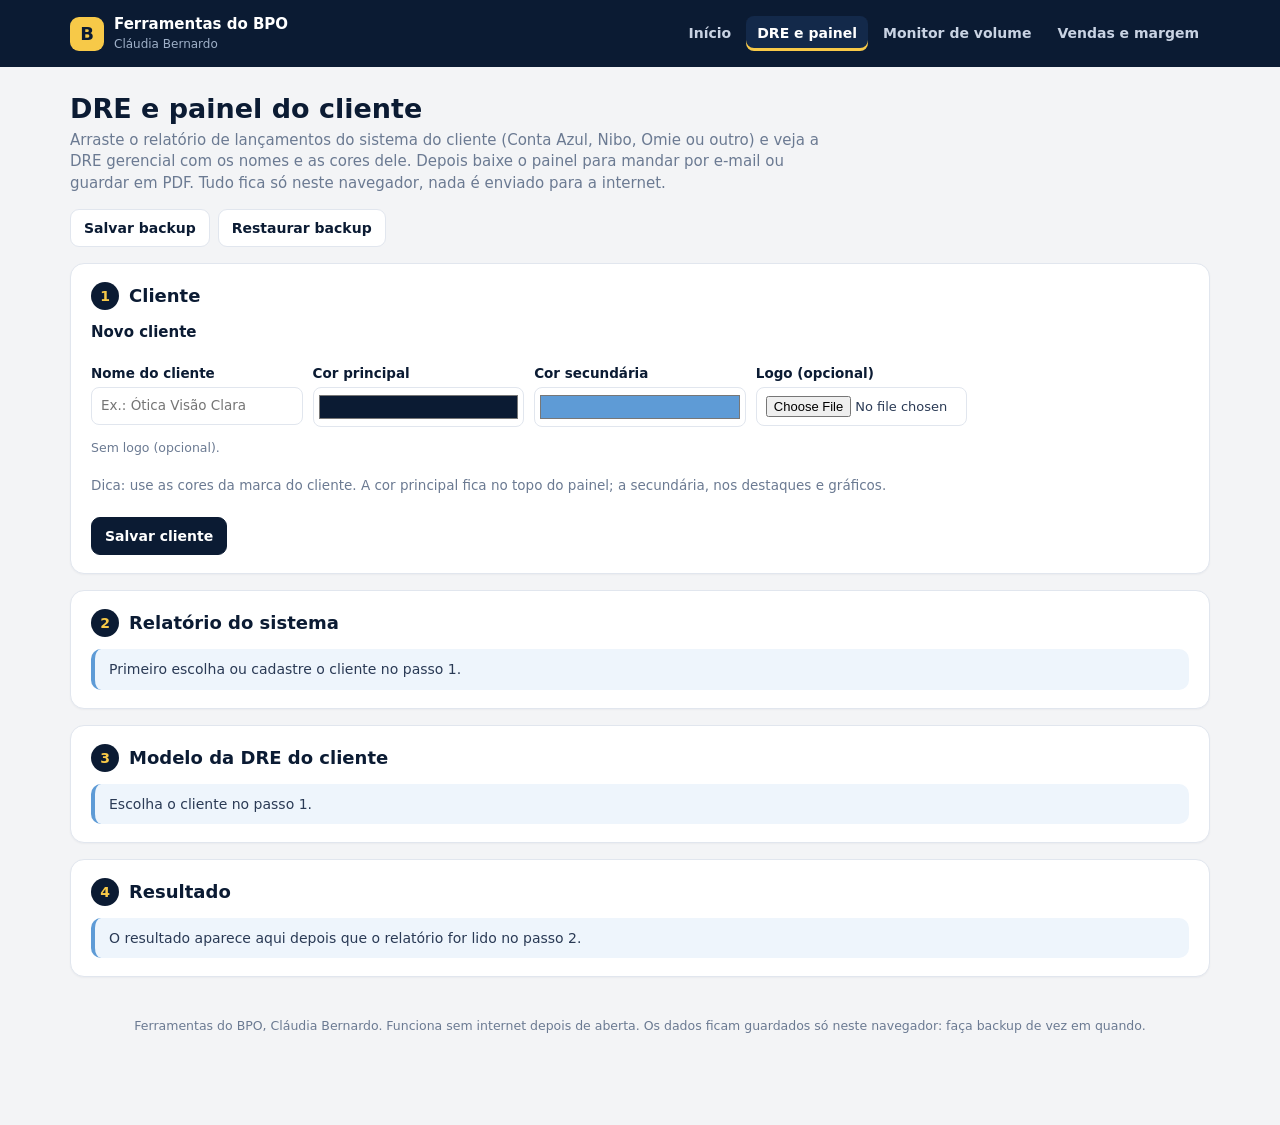
==== dre.html @ 9c0cf35b "Ferramentas do BPO: DRE e painel do cliente, monitor de volume, vendas e margem Co-Authored-By: Clau" ====
<!doctype html>
<html lang="pt-BR">
<head>
<meta charset="utf-8">
<meta name="viewport" content="width=device-width, initial-scale=1">
<title>DRE e painel do cliente | Ferramentas do BPO</title>
<meta name="description" content="Monte a DRE gerencial a partir do relatório do sistema do cliente, com os nomes e as cores dele, e gere um painel para mandar por e-mail.">
<link rel="stylesheet" href="estilo.css">
<link rel="stylesheet" href="dre.css">
</head>
<body>
<header class="barra"><div class="barra-dentro">
  <a class="marca" href="index.html"><span class="logo">B</span><span><b>Ferramentas do BPO</b><small>Cláudia Bernardo</small></span></a>
  <nav class="abas-ferramentas" aria-label="Ferramentas">
    <a href="index.html">Início</a>
    <a href="dre.html" class="ativo">DRE e painel</a>
    <a href="volume.html">Monitor de volume</a>
    <a href="margem.html">Vendas e margem</a>
  </nav>
</div></header>

<main class="pagina">
  <h1>DRE e painel do cliente</h1>
  <p class="sub">Arraste o relatório de lançamentos do sistema do cliente (Conta Azul, Nibo, Omie ou outro) e veja a DRE gerencial com os nomes e as cores dele. Depois baixe o painel para mandar por e-mail ou guardar em PDF. Tudo fica só neste navegador, nada é enviado para a internet.</p>

  <div id="avisos-topo"></div>

  <div class="botoes dre-topo nao-imprimir">
    <button type="button" class="btn" id="btn-backup">Salvar backup</button>
    <button type="button" class="btn" id="btn-restaurar">Restaurar backup</button>
  </div>

  <section class="passo" id="passo-1">
    <div class="passo-titulo"><span class="passo-num">1</span><h2>Cliente</h2></div>
    <div id="area-cliente"></div>
  </section>

  <section class="passo" id="passo-2">
    <div class="passo-titulo"><span class="passo-num">2</span><h2>Relatório do sistema</h2></div>
    <div id="area-arquivo"></div>
  </section>

  <section class="passo" id="passo-3">
    <div class="passo-titulo"><span class="passo-num">3</span><h2>Modelo da DRE do cliente</h2></div>
    <div id="area-modelo"></div>
    <div id="area-ligacoes"></div>
  </section>

  <section class="passo" id="passo-4">
    <div class="passo-titulo"><span class="passo-num">4</span><h2>Resultado</h2></div>
    <div id="area-resultado"></div>
  </section>

  <p class="rodape">Ferramentas do BPO, Cláudia Bernardo. Funciona sem internet depois de aberta. Os dados ficam guardados só neste navegador: faça backup de vez em quando.</p>
</main>

<div id="painel-impressao" aria-hidden="true"></div>

<script src="vendor/xlsx.full.min.js"></script>
<script src="comum.js"></script>
<script src="ui.js"></script>
<script src="dre-logica.js"></script>
<script src="dre-app.js"></script>
</body>
</html>
---- estilo.css ----
:root{
  --marinho:#0B1B33; --marinho2:#13294A; --azul:#5E9BD6; --azul-escuro:#1F5C99; --amarelo:#F7C948;
  --fundo:#F3F4F6; --branco:#FFFFFF; --papel:#FBFBF8; --texto:#2A3A55; --medio:#6B7A92; --linha:#E1E6EE;
  --vermelho:#C2410C; --vermelho-fundo:#FDECE4; --verde:#1F8A4C; --verde-fundo:#E5F4EA; --amarelo-fundo:#FFF6DA;
  /* cores do cliente (o painel troca) */
  --cor1:#0B1B33; --cor2:#5E9BD6;
}
*{box-sizing:border-box;margin:0;padding:0}
body{font-family:Inter,"Segoe UI",system-ui,-apple-system,Arial,sans-serif;background:var(--fundo);color:var(--texto);font-size:15px;line-height:1.45;-webkit-font-smoothing:antialiased}
button,input,select,textarea{font:inherit;color:inherit}
button{cursor:pointer}
[hidden]{display:none!important}
a{color:var(--azul-escuro)}

/* topo */
.barra{background:var(--marinho);color:#fff}
.barra-dentro{max-width:1180px;margin:0 auto;padding:14px 20px;display:flex;align-items:center;gap:14px;flex-wrap:wrap}
.marca{display:flex;align-items:center;gap:10px;color:#fff;text-decoration:none}
.marca .logo{width:34px;height:34px;border-radius:9px;background:var(--amarelo);color:var(--marinho);display:grid;place-items:center;font-weight:900;font-size:18px}
.marca b{display:block;font-size:15px}.marca small{display:block;color:#9FB0C8;font-size:12px}
.abas-ferramentas{display:flex;gap:4px;margin-left:auto;flex-wrap:wrap}
.abas-ferramentas a{color:#C9D3E3;text-decoration:none;padding:7px 11px;border-radius:8px;font-size:14px;font-weight:600}
.abas-ferramentas a:hover{background:var(--marinho2);color:#fff}
.abas-ferramentas a.ativo{background:var(--marinho2);color:#fff;box-shadow:inset 0 -3px 0 var(--amarelo)}

.pagina{max-width:1180px;margin:0 auto;padding:26px 20px 90px}
h1{font-size:27px;color:var(--marinho);line-height:1.2}
.sub{color:var(--medio);margin-top:4px;max-width:760px}
h2{font-size:18px;color:var(--marinho);margin-bottom:10px}
h3{font-size:15px;color:var(--marinho);margin-bottom:8px}

/* passos */
.passo{background:var(--branco);border:1px solid var(--linha);border-radius:14px;padding:18px 20px;margin-top:16px;box-shadow:0 1px 2px rgba(11,27,51,.04)}
.passo-titulo{display:flex;align-items:center;gap:10px;margin-bottom:12px}
.passo-num{width:28px;height:28px;border-radius:50%;background:var(--marinho);color:var(--amarelo);display:grid;place-items:center;font-weight:800;font-size:14px;flex:none}
.passo-titulo h2{margin:0}
.passo.feito .passo-num{background:var(--verde);color:#fff}

/* área de arquivo */
.area-arquivo{display:flex;flex-direction:column;align-items:center;gap:4px;border:2px dashed #B9C7DA;border-radius:12px;padding:26px 16px;text-align:center;cursor:pointer;background:var(--papel);transition:.15s}
.area-arquivo:hover,.area-arquivo:focus,.area-arquivo.arrastando{border-color:var(--azul);background:#EEF5FC;outline:none}
.area-icone{font-size:24px;color:var(--azul)}
.area-dica{color:var(--medio);font-size:13.5px}
.arquivo-lido{display:flex;align-items:center;gap:10px;flex-wrap:wrap;background:var(--verde-fundo);border-radius:10px;padding:10px 14px;font-size:14px}
.arquivo-lido b{color:var(--verde)}

/* colunas */
.mapa-colunas{display:grid;grid-template-columns:repeat(auto-fill,minmax(230px,1fr));gap:10px}
.campo-mapa{display:flex;flex-direction:column;gap:4px;font-size:13.5px}
.campo-nome{font-weight:700;color:var(--marinho)}
.campo-nome i{font-style:normal;font-weight:600;color:var(--vermelho);font-size:12px}
.campo-mapa select,.campo input,.campo select{border:1px solid var(--linha);border-radius:8px;padding:8px 9px;background:#fff;width:100%;min-width:0}
.campo-mapa.falta select{border-color:var(--vermelho);background:var(--vermelho-fundo)}
.campo-mapa small{color:var(--medio)}
.campo{display:flex;flex-direction:column;gap:4px;font-size:13.5px}
.campo>span{font-weight:700;color:var(--marinho)}
.linha-campos{display:grid;grid-template-columns:repeat(auto-fill,minmax(200px,1fr));gap:10px}

/* botões */
.btn{display:inline-flex;align-items:center;gap:6px;border:1px solid var(--linha);background:var(--branco);color:var(--marinho);border-radius:9px;padding:8px 13px;font-weight:600;font-size:14px;text-decoration:none}
.btn:hover{border-color:var(--azul)}
.btn-forte{background:var(--marinho);border-color:var(--marinho);color:#fff}
.btn-forte:hover{background:var(--marinho2)}
.btn-perigo{color:var(--vermelho)}
.btn:disabled{opacity:.5;cursor:not-allowed}
.botoes{display:flex;gap:8px;flex-wrap:wrap;align-items:center}

/* avisos */
.nota{border-radius:10px;padding:10px 14px;font-size:14px;margin-top:10px}
.nota.info{background:#EEF5FC;border-left:4px solid var(--azul)}
.nota.atencao{background:var(--amarelo-fundo);border-left:4px solid var(--amarelo)}
.nota.erro{background:var(--vermelho-fundo);border-left:4px solid var(--vermelho)}
.nota.ok{background:var(--verde-fundo);border-left:4px solid var(--verde)}
.nota ul{margin:6px 0 0 18px}
.aviso-rapido{position:fixed;left:50%;bottom:22px;transform:translateX(-50%);background:var(--marinho);color:#fff;padding:11px 18px;border-radius:10px;box-shadow:0 6px 24px rgba(0,0,0,.2);font-size:14px;z-index:50;max-width:min(92vw,560px)}
.aviso-rapido.erro{background:var(--vermelho)}

/* números em destaque */
.cartoes{display:grid;grid-template-columns:repeat(auto-fill,minmax(180px,1fr));gap:10px}
.cartao{background:var(--branco);border:1px solid var(--linha);border-radius:12px;padding:13px 15px}
.cartao small{display:block;color:var(--medio);font-size:12.5px;font-weight:600;text-transform:uppercase;letter-spacing:.5px}
.cartao b{display:block;font-size:21px;color:var(--marinho);margin-top:3px;font-variant-numeric:tabular-nums}
.cartao span{font-size:12.5px;color:var(--medio)}
.cartao.bom b{color:var(--verde)}.cartao.ruim b{color:var(--vermelho)}

/* tabelas */
.tabela-rolagem{overflow-x:auto;border:1px solid var(--linha);border-radius:12px;background:var(--branco)}
table{border-collapse:collapse;width:100%;font-size:14px}
th,td{padding:8px 11px;border-bottom:1px solid var(--linha);text-align:left;white-space:nowrap}
th{background:#F6F8FB;color:var(--marinho);font-size:12.5px;text-transform:uppercase;letter-spacing:.4px}
td.n,th.n{text-align:right;font-variant-numeric:tabular-nums}
tr.total td{font-weight:800;background:#F6F8FB;color:var(--marinho)}
tr.sub td{font-weight:700}
tr.recuo td:first-child{padding-left:26px;color:var(--texto)}
td.neg{color:var(--vermelho)}
.selo{display:inline-block;padding:2px 8px;border-radius:999px;font-size:12px;font-weight:700}
.selo.ruim{background:var(--vermelho-fundo);color:var(--vermelho)}
.selo.bom{background:var(--verde-fundo);color:var(--verde)}
.selo.meio{background:var(--amarelo-fundo);color:#8A6500}

/* gráficos */
.grafico{width:100%;height:auto;display:block}
.g-linha{stroke:#E6EAF1;stroke-width:1}.g-zero{stroke:#AEB9CA}
.g-eixo{font-size:11px;fill:var(--medio)}
.legenda{display:flex;gap:14px;flex-wrap:wrap;font-size:13px;margin-bottom:6px}
.legenda i{display:inline-block;width:11px;height:11px;border-radius:3px;margin-right:5px;vertical-align:-1px}
.barras-h{display:flex;flex-direction:column;gap:7px}
.bh{display:grid;grid-template-columns:minmax(110px,190px) 1fr auto;gap:10px;align-items:center;font-size:13.5px}
.bh-nome{overflow:hidden;text-overflow:ellipsis;white-space:nowrap}
.bh-trilho{background:#EEF1F6;border-radius:6px;height:14px;overflow:hidden}
.bh-trilho span{display:block;height:100%;border-radius:6px}
.bh-valor{font-variant-numeric:tabular-nums;font-weight:600;min-width:96px;text-align:right}
.duas{display:grid;grid-template-columns:1fr 1fr;gap:16px}

/* página inicial */
.ferramentas{display:grid;grid-template-columns:repeat(auto-fill,minmax(300px,1fr));gap:16px;margin-top:22px}
.ferramenta{background:var(--branco);border:1px solid var(--linha);border-top:5px solid var(--azul);border-radius:14px;padding:20px;text-decoration:none;color:var(--texto);display:flex;flex-direction:column;gap:8px}
.ferramenta:hover{border-color:var(--azul);box-shadow:0 6px 22px rgba(11,27,51,.08)}
.ferramenta h2{margin:0}
.ferramenta .ir{margin-top:auto;color:var(--azul-escuro);font-weight:700}

.rodape{color:var(--medio);font-size:12.5px;margin-top:40px;text-align:center}

@media (max-width:760px){
  .pagina{padding:18px 14px 80px}
  h1{font-size:23px}
  .duas{grid-template-columns:1fr}
  .abas-ferramentas{margin-left:0;width:100%}
  .bh{grid-template-columns:100px 1fr auto}
  .bh-valor{min-width:80px}
}
@media print{
  .barra,.nao-imprimir,.aviso-rapido{display:none!important}
  body{background:#fff}
  .pagina{padding:0;max-width:none}
  .passo,.cartao,.tabela-rolagem{box-shadow:none;break-inside:avoid}
}

/* colunas lado a lado não vazam no celular */
.duas>*{min-width:0}
---- dre.css ----
/* DRE e painel do cliente: só o que estilo.css não tem */
.dre-topo{margin-top:14px}
.dre-dica{color:var(--medio);font-size:13.5px;margin:6px 0 10px}
.dre-h3{margin-top:18px}

/* cliente */
.dre-cliente-linha{align-items:end}
.dre-cliente-botoes{align-self:end}
.dre-amostra{display:flex;align-items:center;gap:10px;margin-top:12px;flex-wrap:wrap}
.dre-cor{width:28px;height:28px;border-radius:8px;border:1px solid var(--linha);display:inline-block}
.dre-amostra img{max-height:42px;max-width:140px;border:1px solid var(--linha);border-radius:6px;background:#fff;padding:2px}
.dre-amostra small{color:var(--medio)}
.dre-form-cliente{display:flex;flex-direction:column;gap:12px}
.dre-form-cliente input[type=color]{height:40px;padding:3px;cursor:pointer}
.dre-form-cliente input[type=file]{font-size:13px}
.dre-logo-prev{display:flex;align-items:center;gap:10px;flex-wrap:wrap}
.dre-logo-prev img{max-height:56px;max-width:180px;border:1px solid var(--linha);border-radius:6px;background:#fff;padding:3px}
.dre-logo-prev small{color:var(--medio)}

/* arquivo */
.dre-lido{margin-top:12px}
.dre-lido select{border:1px solid var(--linha);border-radius:8px;padding:6px 8px;background:#fff;max-width:100%}
.dre-check{display:flex;gap:9px;align-items:flex-start;margin-top:12px;font-size:14px;cursor:pointer}
.dre-check input{margin-top:3px;width:18px;height:18px;flex:none}
.dre-ignoradas{margin-top:8px}
.dre-ignoradas summary{cursor:pointer;font-weight:600;color:var(--azul-escuro)}
.dre-ignoradas p{margin-top:8px}
.dre-ignoradas li{font-size:13px;color:var(--texto);word-break:break-word}

/* modelo */
.dre-modelo{border:1px solid var(--linha);border-radius:12px;padding:10px 14px;background:var(--papel)}
.dre-modelo>summary{cursor:pointer;font-weight:700;color:var(--marinho);padding:4px 0}
.dre-nome-modelo{margin:12px 0 4px;max-width:420px}
.dre-grupo{margin-top:14px}
.dre-grupo h3{font-size:13px;text-transform:uppercase;letter-spacing:.5px;color:var(--medio);margin-bottom:6px}
.dre-linha-modelo{display:flex;gap:6px;align-items:center;margin-bottom:6px}
.dre-linha-modelo input,.dre-subtotal-modelo input{flex:1;min-width:0;border:1px solid var(--linha);border-radius:8px;padding:7px 9px;background:#fff}
.btn.dre-mini{padding:6px 9px;font-size:13px;flex:none}
.btn.dre-mais{padding:5px 10px;font-size:13px;color:var(--azul-escuro);border-style:dashed}
.dre-subtotal-modelo{display:flex;gap:8px;align-items:center;flex-wrap:wrap;margin-top:12px;padding:8px 10px;background:#EEF2F8;border-radius:10px}
.dre-subtotal-modelo input{font-weight:700;color:var(--marinho)}
.dre-subtotal-modelo small{color:var(--medio);flex-basis:100%;padding-left:18px}
.dre-botoes-modelo{margin-top:16px;padding-top:12px;border-top:1px solid var(--linha)}
.dre-copiar{display:inline-flex;gap:6px;flex-wrap:wrap;align-items:center;max-width:100%}
.dre-copiar select{border:1px solid var(--linha);border-radius:8px;padding:7px 8px;background:#fff;max-width:100%}

/* ligações */
.dre-confirmar{margin-top:10px}
.dre-ligacoes{margin-top:0}
.dre-ligacoes select{border:1px solid var(--linha);border-radius:8px;padding:6px 8px;background:#fff;min-width:200px;max-width:340px}
.dre-cat span:first-child{margin-right:6px}
.dre-cat .selo{margin-right:4px}
.selo.dre-selo-nova{background:#E5EEFB;color:var(--azul-escuro)}
tr.dre-nova td{background:#F2F7FD}
tr.dre-falta td:first-child{box-shadow:inset 4px 0 0 var(--vermelho)}
#area-ligacoes .tabela-rolagem{margin-top:10px}

/* resultado */
.dre-bloco{background:var(--branco);border:1px solid var(--linha);border-radius:12px;padding:14px;margin-top:14px;min-width:0}
.dre-graficos .dre-bloco{margin-top:14px}
.dre-pontos{list-style:none}
.dre-pontos li{border-left:4px solid var(--azul);background:#EEF5FC;border-radius:8px;padding:9px 12px;margin-bottom:8px;font-size:14px}
.dre-pontos li.ruim{border-color:var(--vermelho);background:var(--vermelho-fundo)}
.dre-pontos li.bom{border-color:var(--verde);background:var(--verde-fundo)}
.dre-tabela small{color:var(--medio);font-weight:400}
tr.dre-clicavel{cursor:pointer}
tr.dre-clicavel:hover td,tr.dre-clicavel:focus td{background:#F2F7FD;outline:none}
tr.dre-aberta td{background:#E5EEFB}
tr.dre-subtotal td:first-child{box-shadow:inset 4px 0 0 var(--azul)}
tr.dre-parte-titulo td{color:var(--medio);background:var(--papel);font-size:12.5px;text-transform:uppercase;letter-spacing:.4px}
tr.dre-parte td{color:var(--medio)}
tr.dre-falta.dre-parte td{color:var(--vermelho)}
.dre-conferencia{margin-top:12px}
.dre-conf-topo{display:flex;justify-content:space-between;align-items:center;gap:10px;flex-wrap:wrap;margin-bottom:8px}
.dre-conf-topo h3{margin:0}
.dre-conferencia td{white-space:normal;min-width:90px}
.dre-botoes-final{margin-top:12px}

/* impressão: só o painel */
#painel-impressao{display:none}
@media print{
  body.imprimindo-painel>*:not(#painel-impressao){display:none!important}
  body.imprimindo-painel #painel-impressao{display:block}
  body.imprimindo-painel{background:#fff}
  @page{margin:10mm}
}

@media (max-width:760px){
  .dre-ligacoes select{min-width:170px}
  .dre-linha-modelo{flex-wrap:wrap}
  .dre-linha-modelo input{flex-basis:100%}
}
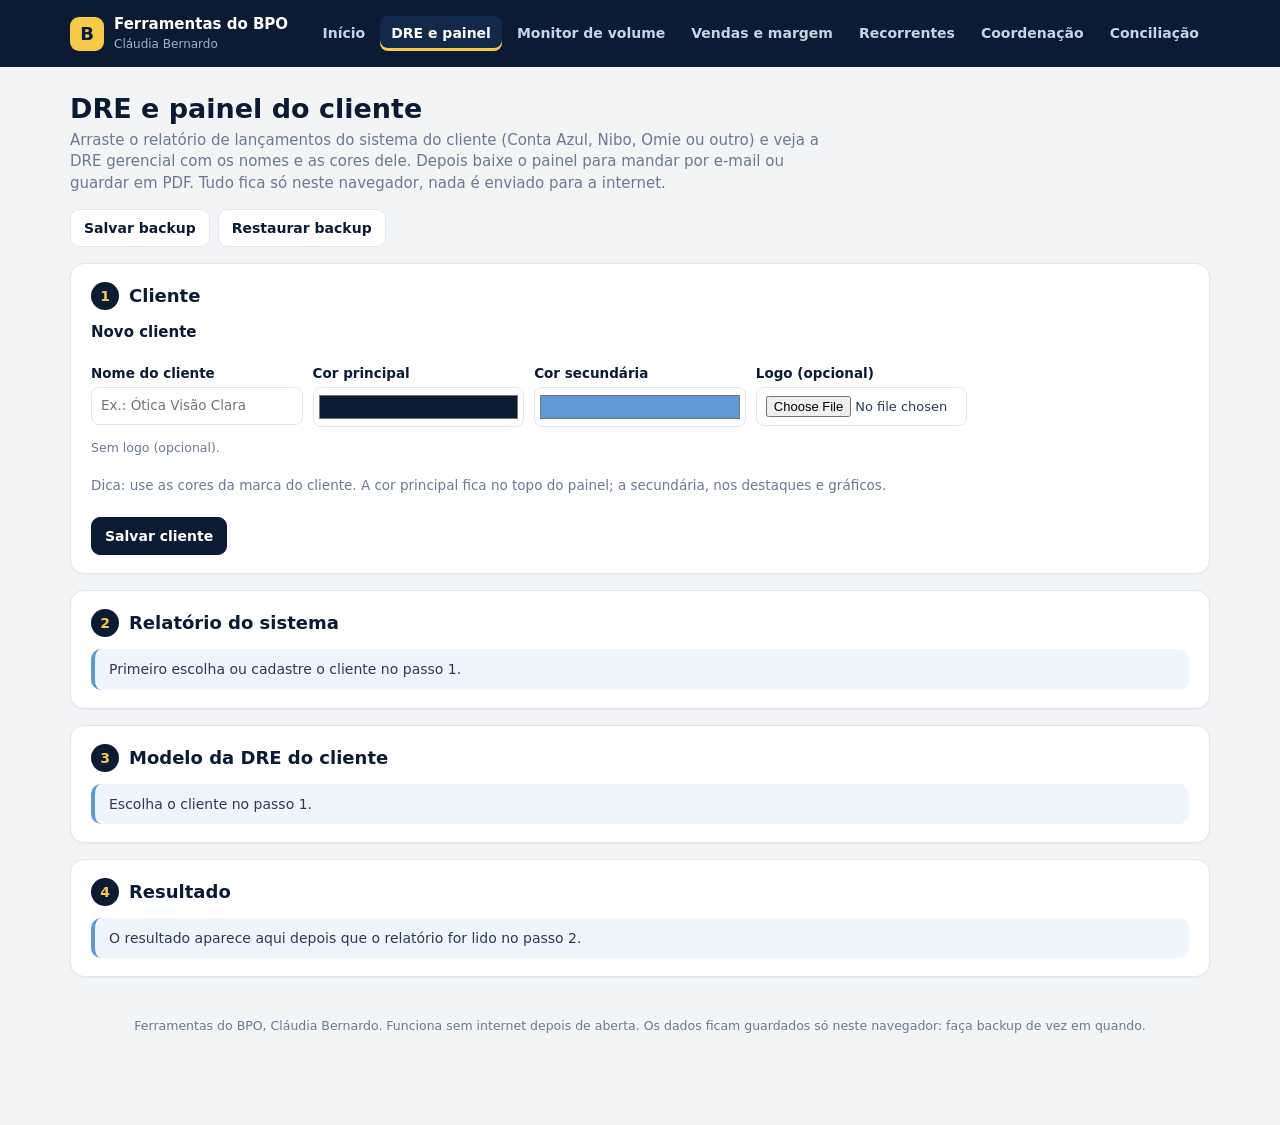
==== commit 391ffd55: "Recorrentes para o Conta Azul, Painel da coordenação e Conciliação inteligente Três ferramentas nova" ====
--- a/dre.html
+++ b/dre.html
@@ -16,6 +16,9 @@
     <a href="dre.html" class="ativo">DRE e painel</a>
     <a href="volume.html">Monitor de volume</a>
     <a href="margem.html">Vendas e margem</a>
+    <a href="onboarding.html">Recorrentes</a>
+    <a href="coordenacao.html">Coordenação</a>
+    <a href="conciliar.html">Conciliação</a>
   </nav>
 </div></header>
 
--- a/estilo.css
+++ b/estilo.css
@@ -125,7 +125,9 @@
   .pagina{padding:18px 14px 80px}
   h1{font-size:23px}
   .duas{grid-template-columns:1fr}
-  .abas-ferramentas{margin-left:0;width:100%}
+  .abas-ferramentas{margin-left:0;width:100%;flex-wrap:nowrap;overflow-x:auto;-webkit-overflow-scrolling:touch;scrollbar-width:none}
+  .abas-ferramentas::-webkit-scrollbar{display:none}
+  .abas-ferramentas a{white-space:nowrap;flex:none}
   .bh{grid-template-columns:100px 1fr auto}
   .bh-valor{min-width:80px}
 }
